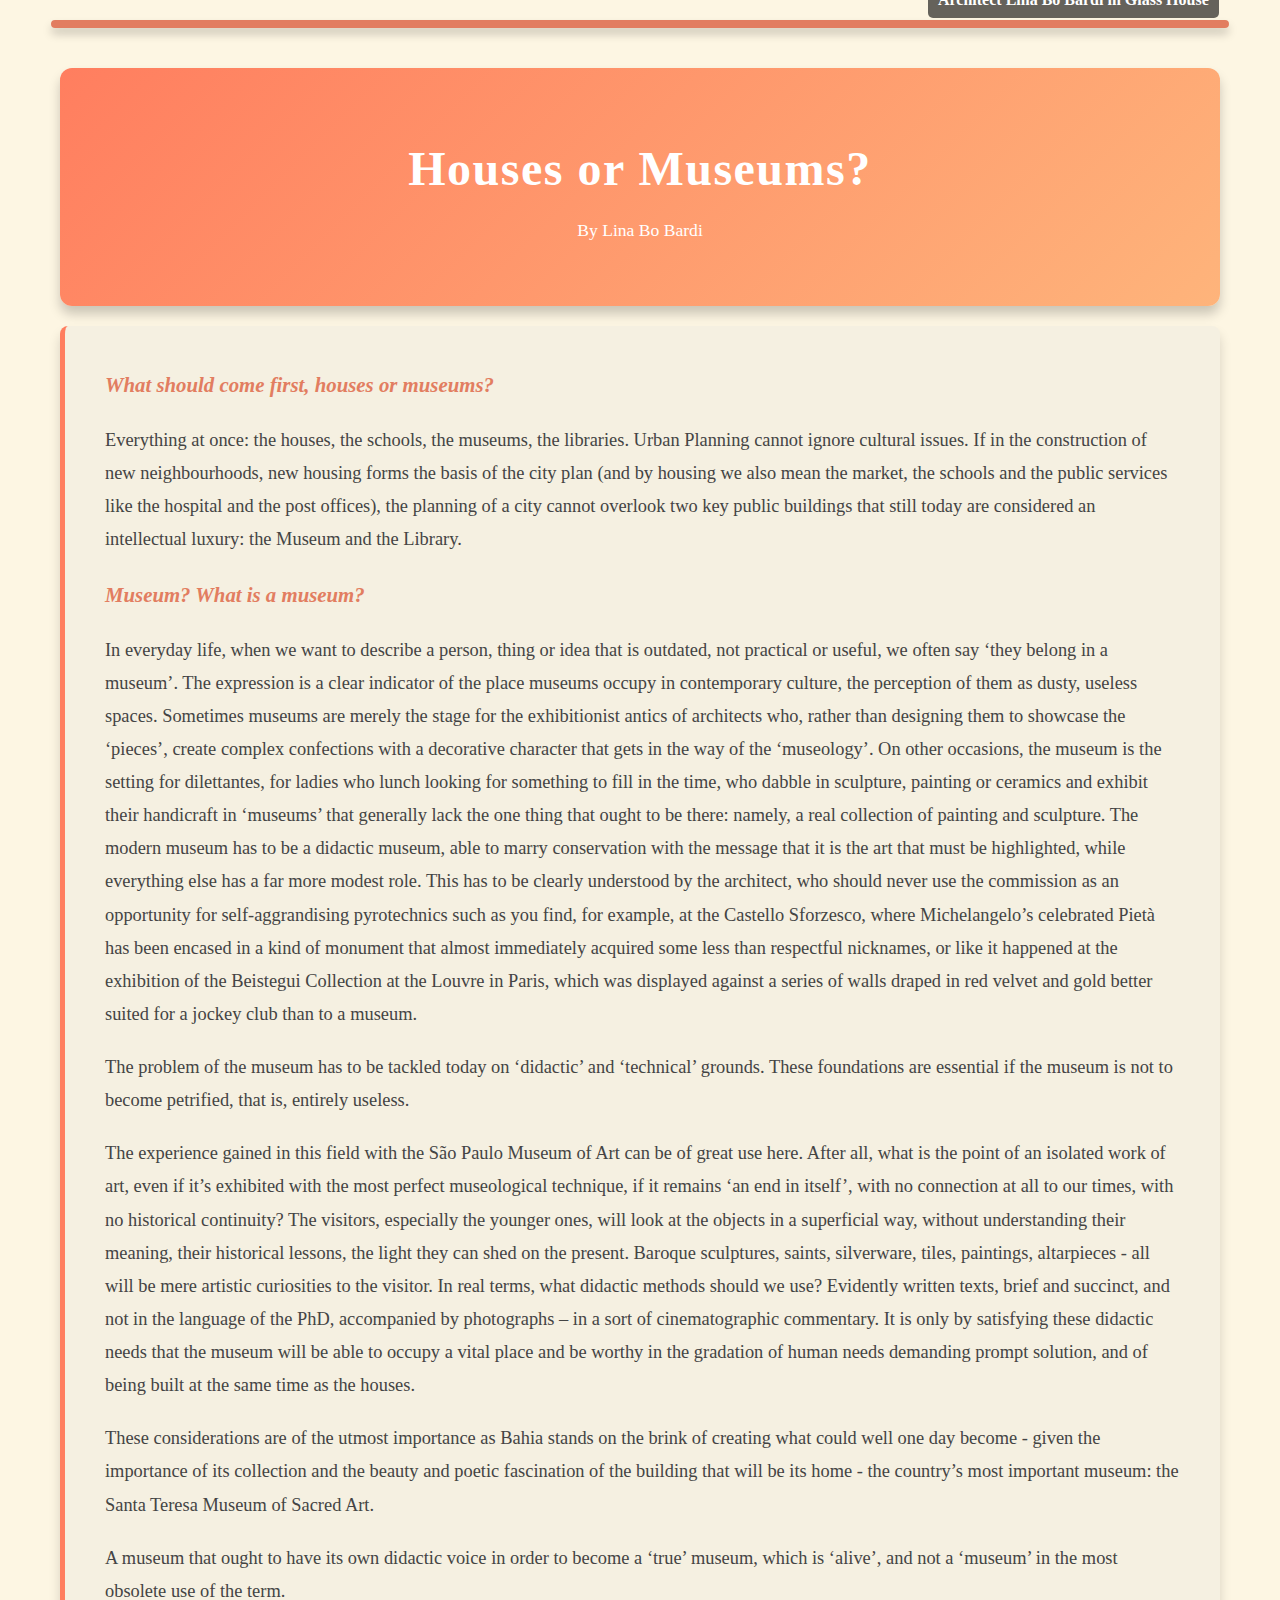
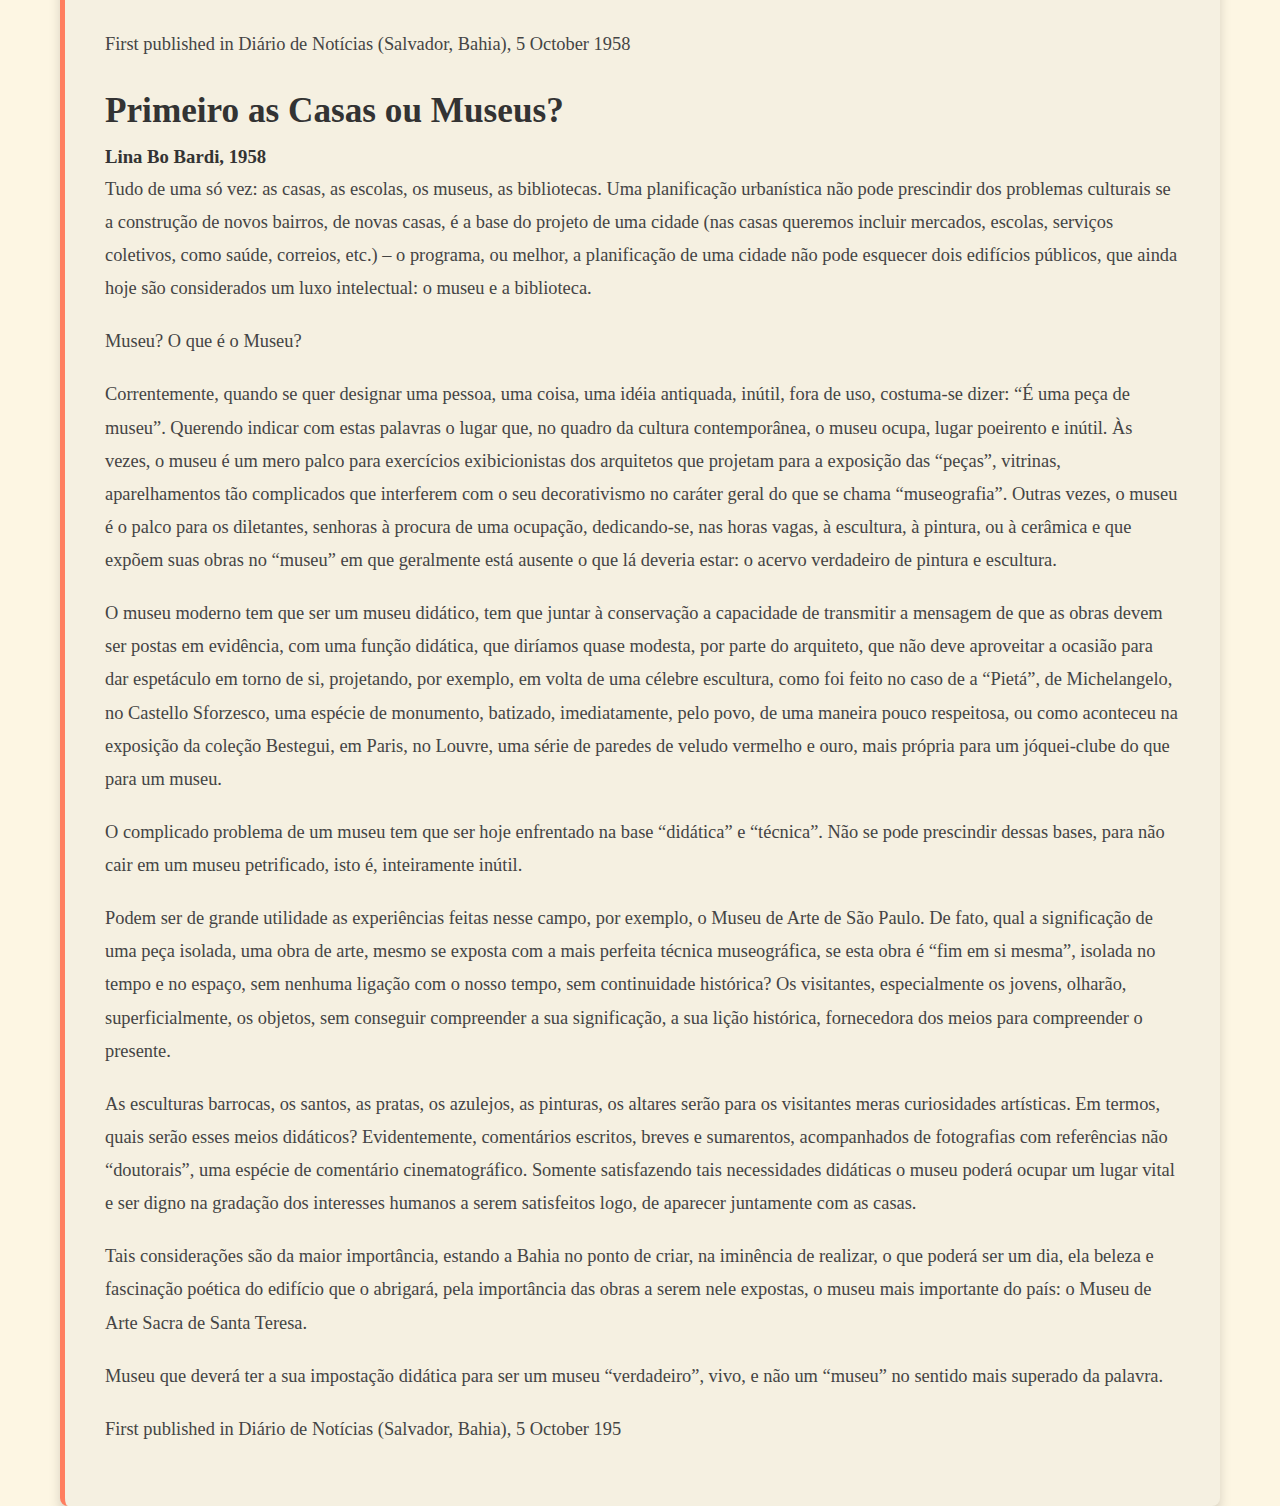
==== Assignment 3/index.html @ abcbd7b9 "Assignment 3" ====
<!DOCTYPE html>
<html lang="en">
<head>
    <meta charset="UTF-8">
    <meta name="viewport" content="width=device-width, initial-scale=1.0">
    <title>Houses or Museums by Lina Bo Bardi</title>
    <link rel="stylesheet" href="styles.css">
</head>
<figure>
    <img src="https://institutobardi.org.br/wp-content/uploads/2021/06/023ARQf0113-casa-004-scaled.jpg" alt="">
    <figcaption>Architect Lina Bo Bardi in Glass House</figcaption>
</figure>
<body>
    <div class="container">
        <header>
            <h1>Houses or Museums?</h1>
            <p>By Lina Bo Bardi</p>
        </header>
        <main>
            <article>
                <section>
                    <p><em>What should come first, houses or museums? </em></p>
                    <p>Everything at once: the houses, the schools, the museums, the libraries. Urban Planning cannot ignore cultural issues. If in the construction of new neighbourhoods, new housing forms the basis of the city plan (and by housing we also mean the market, the schools and the public services like the hospital and the post offices), the planning of a city cannot overlook two key public buildings that still today are considered an intellectual luxury: the Museum and the Library.</p>

                    <p><em>Museum? What is a museum?</em></p>

                    <p>In everyday life, when we want to describe a person, thing or idea that is outdated, not practical or useful, we often say ‘they belong in a museum’. The expression is a clear indicator of the place museums occupy in contemporary culture, the perception of them as dusty, useless spaces. Sometimes museums are merely the stage for the exhibitionist antics of architects who, rather than designing them to showcase the ‘pieces’, create complex confections with a decorative character that gets in the way of the ‘museology’. On other occasions, the museum is the setting for dilettantes, for ladies who lunch looking for something to fill in the time, who dabble in sculpture, painting or ceramics and exhibit their handicraft in ‘museums’ that generally lack the one thing that ought to be there: namely, a real collection of painting and sculpture. The modern museum has to be a didactic museum, able to marry conservation with the message that it is the art that must be highlighted, while everything else has a far more modest role. This has to be clearly understood by the architect, who should never use the commission as an opportunity for self-aggrandising pyrotechnics such as you find, for example, at the Castello Sforzesco, where Michelangelo’s celebrated Pietà has been encased in a kind of monument that almost immediately acquired some less than respectful nicknames, or like it happened at the exhibition of the Beistegui Collection at the Louvre in Paris, which was displayed against a series of walls draped in red velvet and gold better suited for a jockey club than to a museum.</p>

                    <p>The problem of the museum has to be tackled today on ‘didactic’ and ‘technical’ grounds. These foundations are essential if the museum is not to become petrified, that is, entirely useless.</p>

                    <p>The experience gained in this field with the São Paulo Museum of Art can be of great use here. After all, what is the point of an isolated work of art, even if it’s exhibited with the most perfect museological technique, if it remains ‘an end in itself’, with no connection at all to our times, with no historical continuity? The visitors, especially the younger ones, will look at the objects in a superficial way, without understanding their meaning, their historical lessons, the light they can shed on the present. Baroque sculptures, saints, silverware, tiles, paintings, altarpieces - all will be mere artistic curiosities to the visitor. In real terms, what didactic methods should we use? Evidently written texts, brief and succinct, and not in the language of the PhD, accompanied by photographs – in a sort of cinematographic commentary. It is only by satisfying these didactic needs that the museum will be able to occupy a vital place and be worthy in the gradation of human needs demanding prompt solution, and of being built at the same time as the houses.</p>

                    <p>These considerations are of the utmost importance as Bahia stands on the brink of creating what could well one day become - given the importance of its collection and the beauty and poetic fascination of the building that will be its home - the country’s most important museum: the Santa Teresa Museum of Sacred Art.</p>

                    <p>A museum that ought to have its own didactic voice in order to become a ‘true’ museum, which is ‘alive’, and not a ‘museum’ in the most obsolete use of the term.</p>

                    <p>First published in Diário de Notícias (Salvador, Bahia), 5 October 1958</p>
                </section>

                <section>
                    <h2>Primeiro as Casas ou Museus?</h2>
                    <h3>Lina Bo Bardi, 1958</h3>

                    <p>Tudo de uma só vez: as casas, as escolas, os museus, as bibliotecas. Uma planificação urbanística não pode prescindir dos problemas culturais se a construção de novos bairros, de novas casas, é a base do projeto de uma cidade (nas casas queremos incluir mercados, escolas, serviços coletivos, como saúde, correios, etc.) – o programa, ou melhor, a planificação de uma cidade não pode esquecer dois edifícios públicos, que ainda hoje são considerados um luxo intelectual: o museu e a biblioteca.</p>

                    <p>Museu? O que é o Museu?</p>

                    <p>Correntemente, quando se quer designar uma pessoa, uma coisa, uma idéia antiquada, inútil, fora de uso, costuma-se dizer: “É uma peça de museu”. Querendo indicar com estas palavras o lugar que, no quadro da cultura contemporânea, o museu ocupa, lugar poeirento e inútil. Às vezes, o museu é um mero palco para exercícios exibicionistas dos arquitetos que projetam para a exposição das “peças”, vitrinas, aparelhamentos tão complicados que interferem com o seu decorativismo no caráter geral do que se chama “museografia”. Outras vezes, o museu é o palco para os diletantes, senhoras à procura de uma ocupação, dedicando-se, nas horas vagas, à escultura, à pintura, ou à cerâmica e que expõem suas obras no “museu” em que geralmente está ausente o que lá deveria estar: o acervo verdadeiro de pintura e escultura.</p>

                    <p>O museu moderno tem que ser um museu didático, tem que juntar à conservação a capacidade de transmitir a mensagem de que as obras devem ser postas em evidência, com uma função didática, que diríamos quase modesta, por parte do arquiteto, que não deve aproveitar a ocasião para dar espetáculo em torno de si, projetando, por exemplo, em volta de uma célebre escultura, como foi feito no caso de a “Pietá”, de Michelangelo, no Castello Sforzesco, uma espécie de monumento, batizado, imediatamente, pelo povo, de uma maneira pouco respeitosa, ou como aconteceu na exposição da coleção Bestegui, em Paris, no Louvre, uma série de paredes de veludo vermelho e ouro, mais própria para um jóquei-clube do que para um museu.</p>

                    <p>O complicado problema de um museu tem que ser hoje enfrentado na base “didática” e “técnica”. Não se pode prescindir dessas bases, para não cair em um museu petrificado, isto é, inteiramente inútil.</p>

                    <p>Podem ser de grande utilidade as experiências feitas nesse campo, por exemplo, o Museu de Arte de São Paulo. De fato, qual a significação de uma peça isolada, uma obra de arte, mesmo se exposta com a mais perfeita técnica museográfica, se esta obra é “fim em si mesma”, isolada no tempo e no espaço, sem nenhuma ligação com o nosso tempo, sem continuidade histórica? Os visitantes, especialmente os jovens, olharão, superficialmente, os objetos, sem conseguir compreender a sua significação, a sua lição histórica, fornecedora dos meios para compreender o presente.</p>

                    <p>As esculturas barrocas, os santos, as pratas, os azulejos, as pinturas, os altares serão para os visitantes meras curiosidades artísticas. Em termos, quais serão esses meios didáticos? Evidentemente, comentários escritos, breves e sumarentos, acompanhados de fotografias com referências não “doutorais”, uma espécie de comentário cinematográfico. Somente satisfazendo tais necessidades didáticas o museu poderá ocupar um lugar vital e ser digno na gradação dos interesses humanos a serem satisfeitos logo, de aparecer juntamente com as casas.</p>

                    <p>Tais considerações são da maior importância, estando a Bahia no ponto de criar, na iminência de realizar, o que poderá ser um dia, ela beleza e fascinação poética do edifício que o abrigará, pela importância das obras a serem nele expostas, o museu mais importante do país: o Museu de Arte Sacra de Santa Teresa.</p>

                    <p>Museu que deverá ter a sua impostação didática para ser um museu “verdadeiro”, vivo, e não um “museu” no sentido mais superado da palavra.</p>

                    <p>First published in Diário de Notícias (Salvador, Bahia), 5 October 195
---- Assignment 3/styles.css ----
* {
  margin: 0;
  padding: 0;
  box-sizing: border-box;
}

html, body {
  height: 100%;
  font-family: 'Playfair Display', serif; 
  background-color: #fdf6e3; 
  color: #333;
}

body {
  min-height: 100vh;
  line-height: 1.7;
}

.container {
  display: flex;
  flex-direction: column;
  justify-content: space-between;
  height: 100%;
  max-width: 1200px;
  margin: 0 auto;
  padding: 20px;
}

header {
  text-align: center;
  background: linear-gradient(135deg, #ff7e5f, #feb47b); 
  color: #ffffff;
  padding: 60px 20px;
  border-radius: 12px;
  box-shadow: 0 8px 12px rgba(0, 0, 0, 0.2);
}

header h1 {
  font-size: 3rem;
  font-weight: 700;
  margin-bottom: 5px;
  letter-spacing: 1.5px;
}

.byline {
  font-size: 1.4rem;
  font-style: italic;
  color: #fffbe1;
}

main {
  padding: 40px;
  background-color: #f5f0e1; 
  border-left: 5px solid #ff7e5f;
  border-radius: 8px;
  box-shadow: 0 8px 12px rgba(0, 0, 0, 0.15);
  margin-top: 20px;
}

main p {
  font-size: 1.15rem;
  margin-bottom: 20px;
  line-height: 1.8;
  color: #444;
}

em {
  font-weight: bold;
  font-size: 1.3rem;
  color: #e27d60;
}

figure {
  position: relative; 
  display: flex;
  justify-content: center;
  align-items: center;
  width: 92%; 
  margin: 20px auto;
}

figure img {
  width: 100%; 
  height: auto;
  border: 4px solid #e27d60; 
  border-radius: 12px;
  box-shadow: 0 6px 10px rgba(0, 0, 0, 0.2);
  object-fit: cover;
}

figcaption {
  font-size: 1rem;
  color: #ffffff;
  font-weight: bold;
  background-color: rgba(0, 0, 0, 0.6); 
  padding: 5px 10px;
  border-radius: 5px;
  position: absolute;
  bottom: 10px;
  right: 10px;
}

footer {
  text-align: center;
  background-color: #2b2b2b; 
  color: #f7f7f7;
  padding: 25px;
  font-size: 0.9rem;
  border-radius: 8px;
  margin-top: 20px;
  box-shadow: 0 8px 12px rgba(0, 0, 0, 0.15);
}

h1 {
  font-size: 2.8rem;
}

h2 {
  font-size: 2.2rem;
}

p {
  font-size: 1.1rem;
  line-height: 1.8;
}

@media (max-width: 768px) {
  header h1 {
      font-size: 2.3rem;
  }

  main p {
      font-size: 1rem;
  }

  main {
      padding: 20px;
  }
}

@media (max-width: 480px) {
  header h1 {
      font-size: 1.9rem;
  }

  main p {
      font-size: 0.95rem;
  }
}
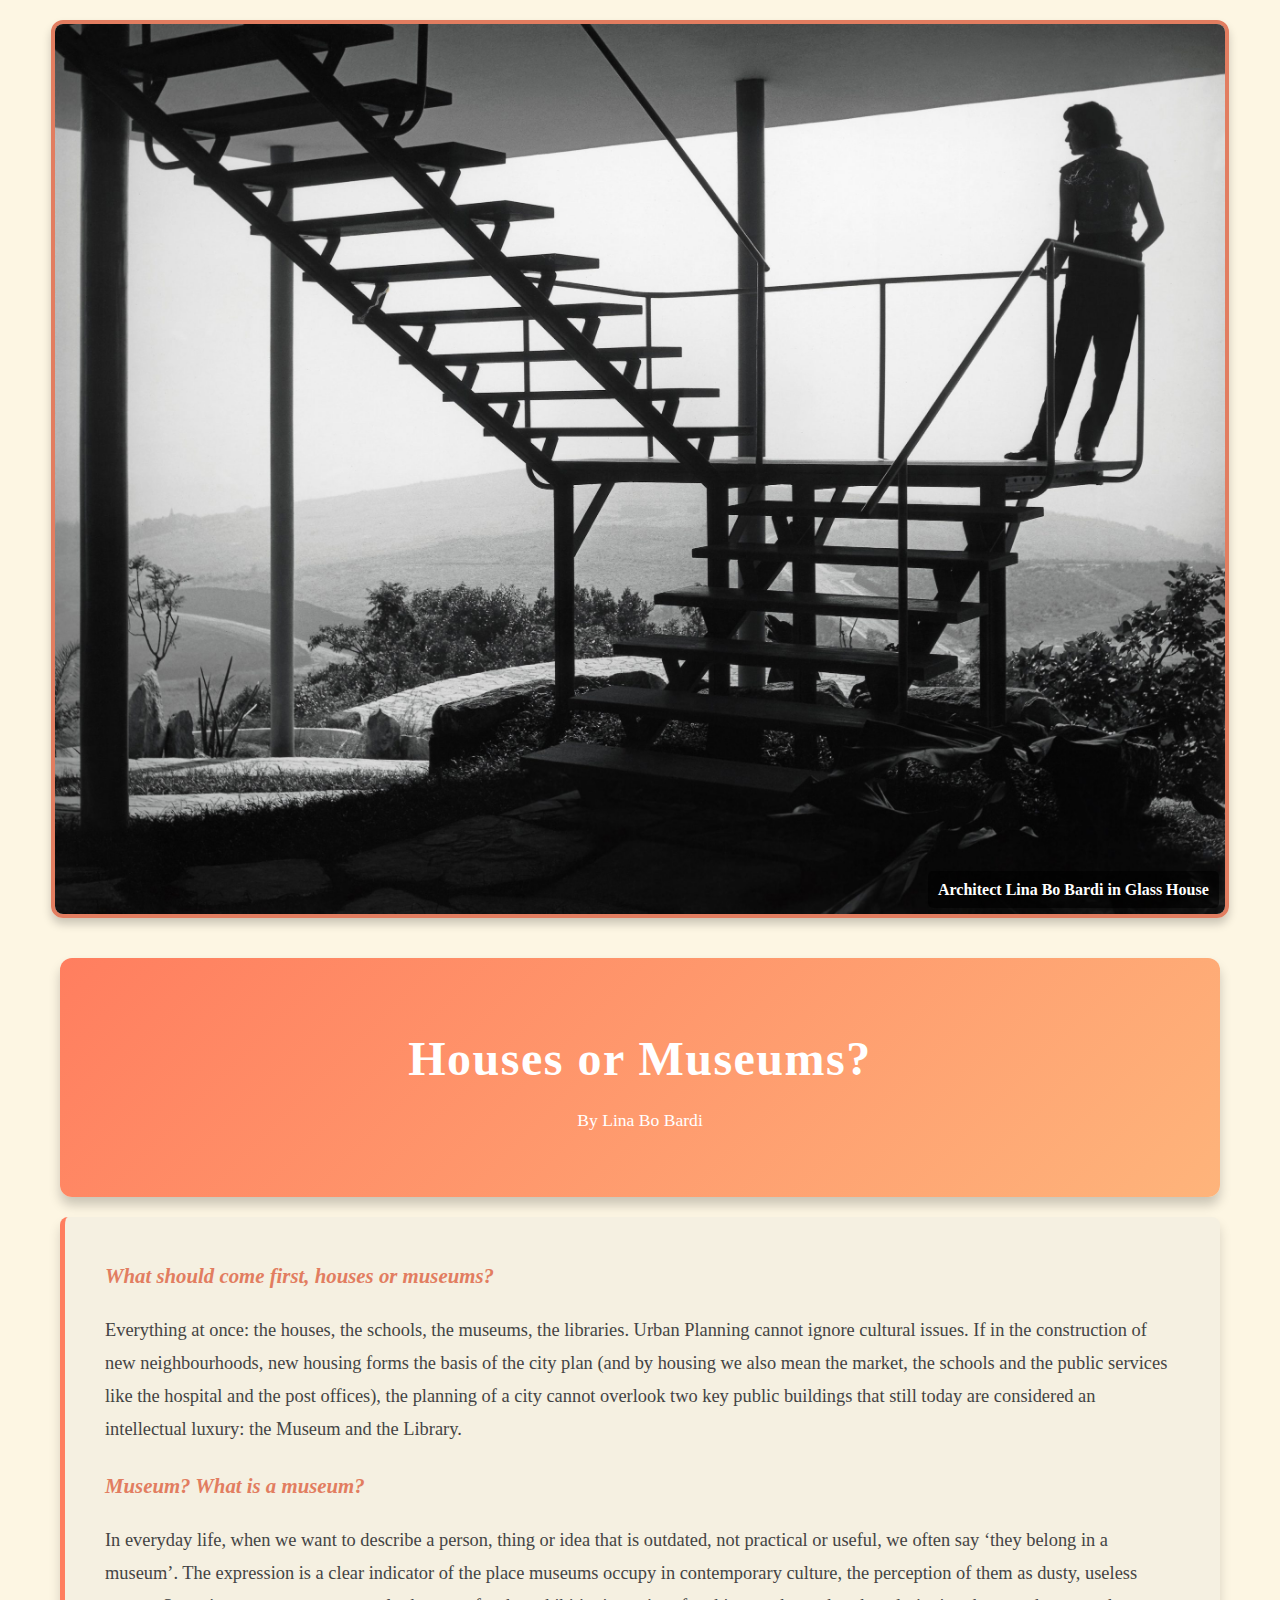
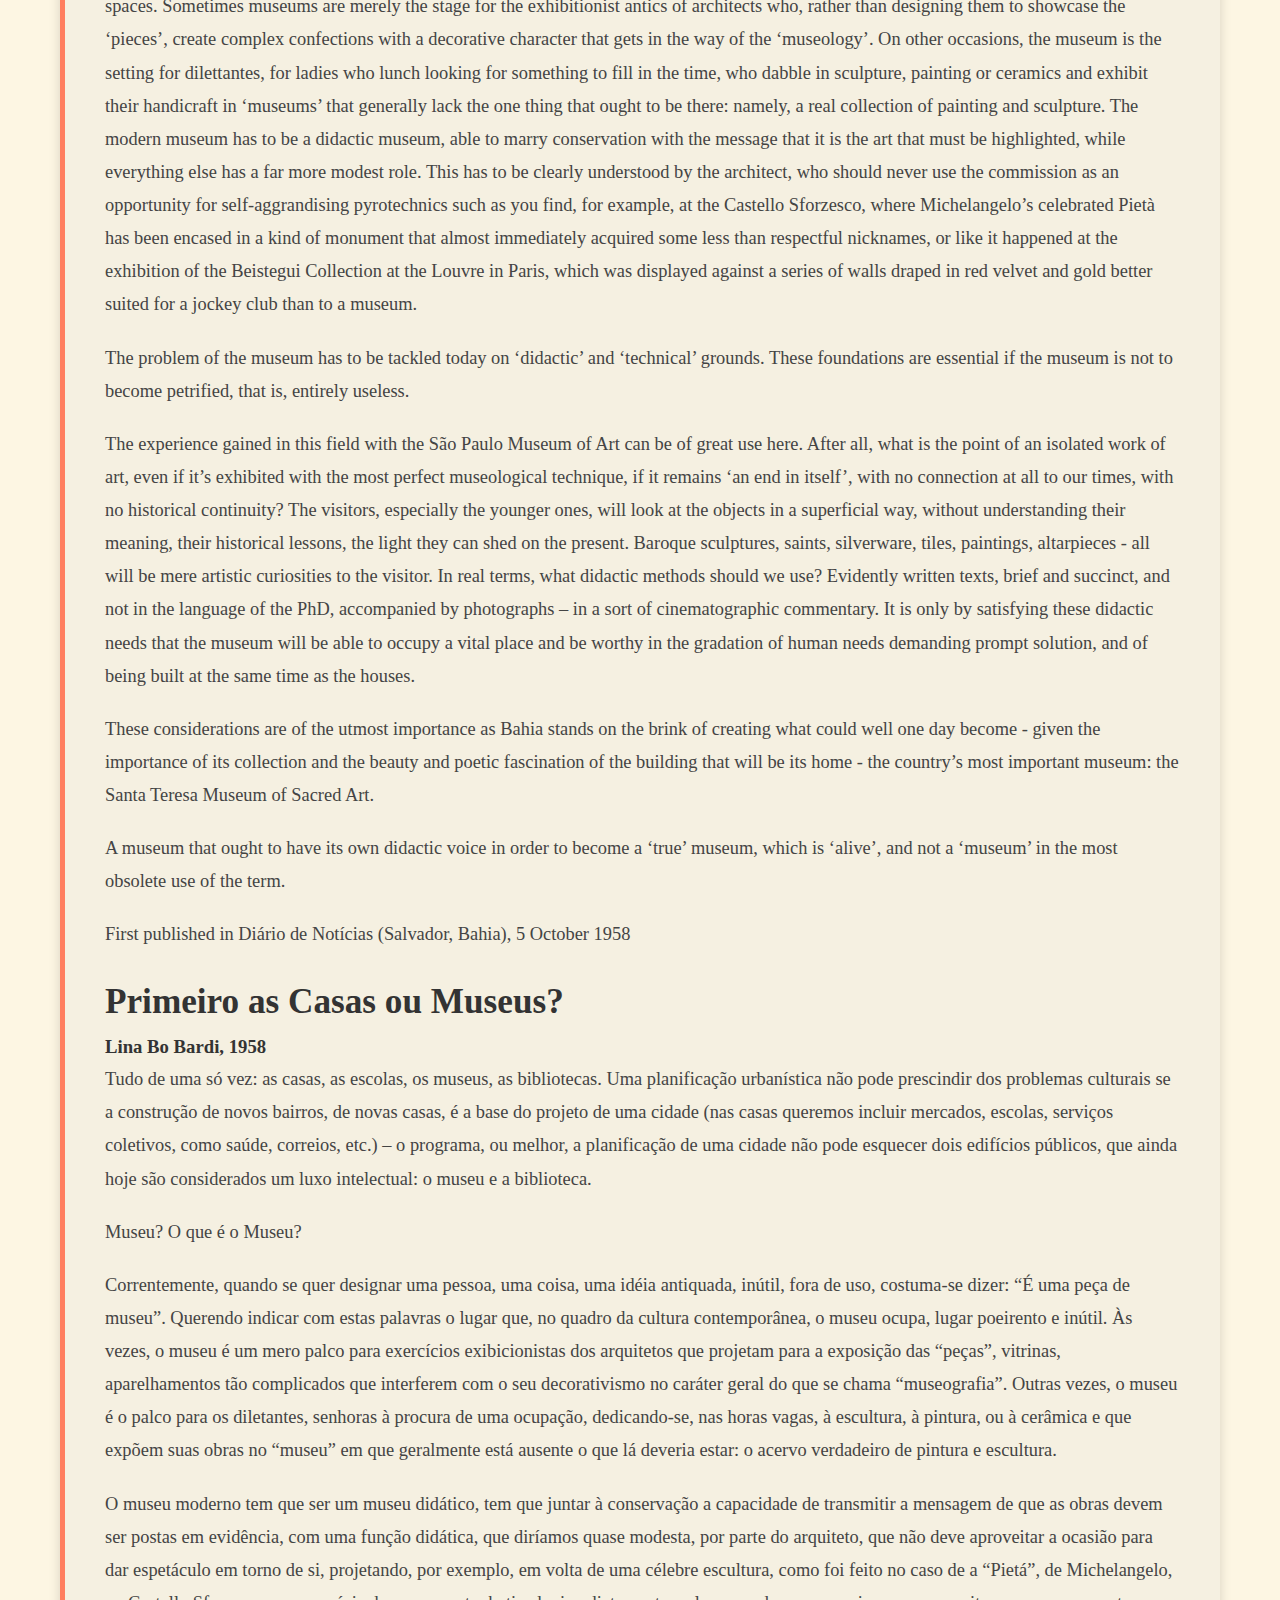
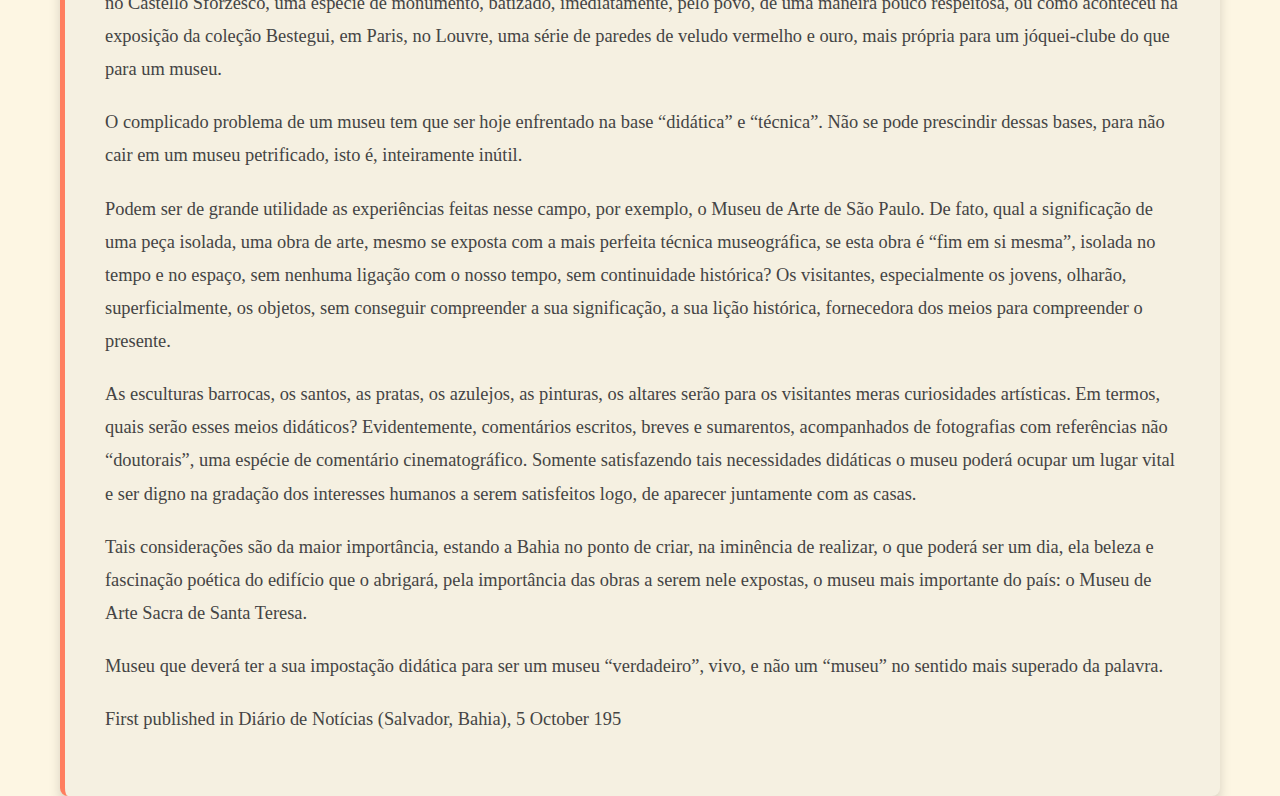
==== commit 28e36840: "Correction" ====
--- a/Assignment 3/index.html
+++ b/Assignment 3/index.html
@@ -7,7 +7,7 @@
     <link rel="stylesheet" href="styles.css">
 </head>
 <figure>
-    <img src="https://institutobardi.org.br/wp-content/uploads/2021/06/023ARQf0113-casa-004-scaled.jpg" alt="">
+    <img src="img\023ARQf0113-casa-004-scaled.jpg" alt="Image 1">
     <figcaption>Architect Lina Bo Bardi in Glass House</figcaption>
 </figure>
 <body>
